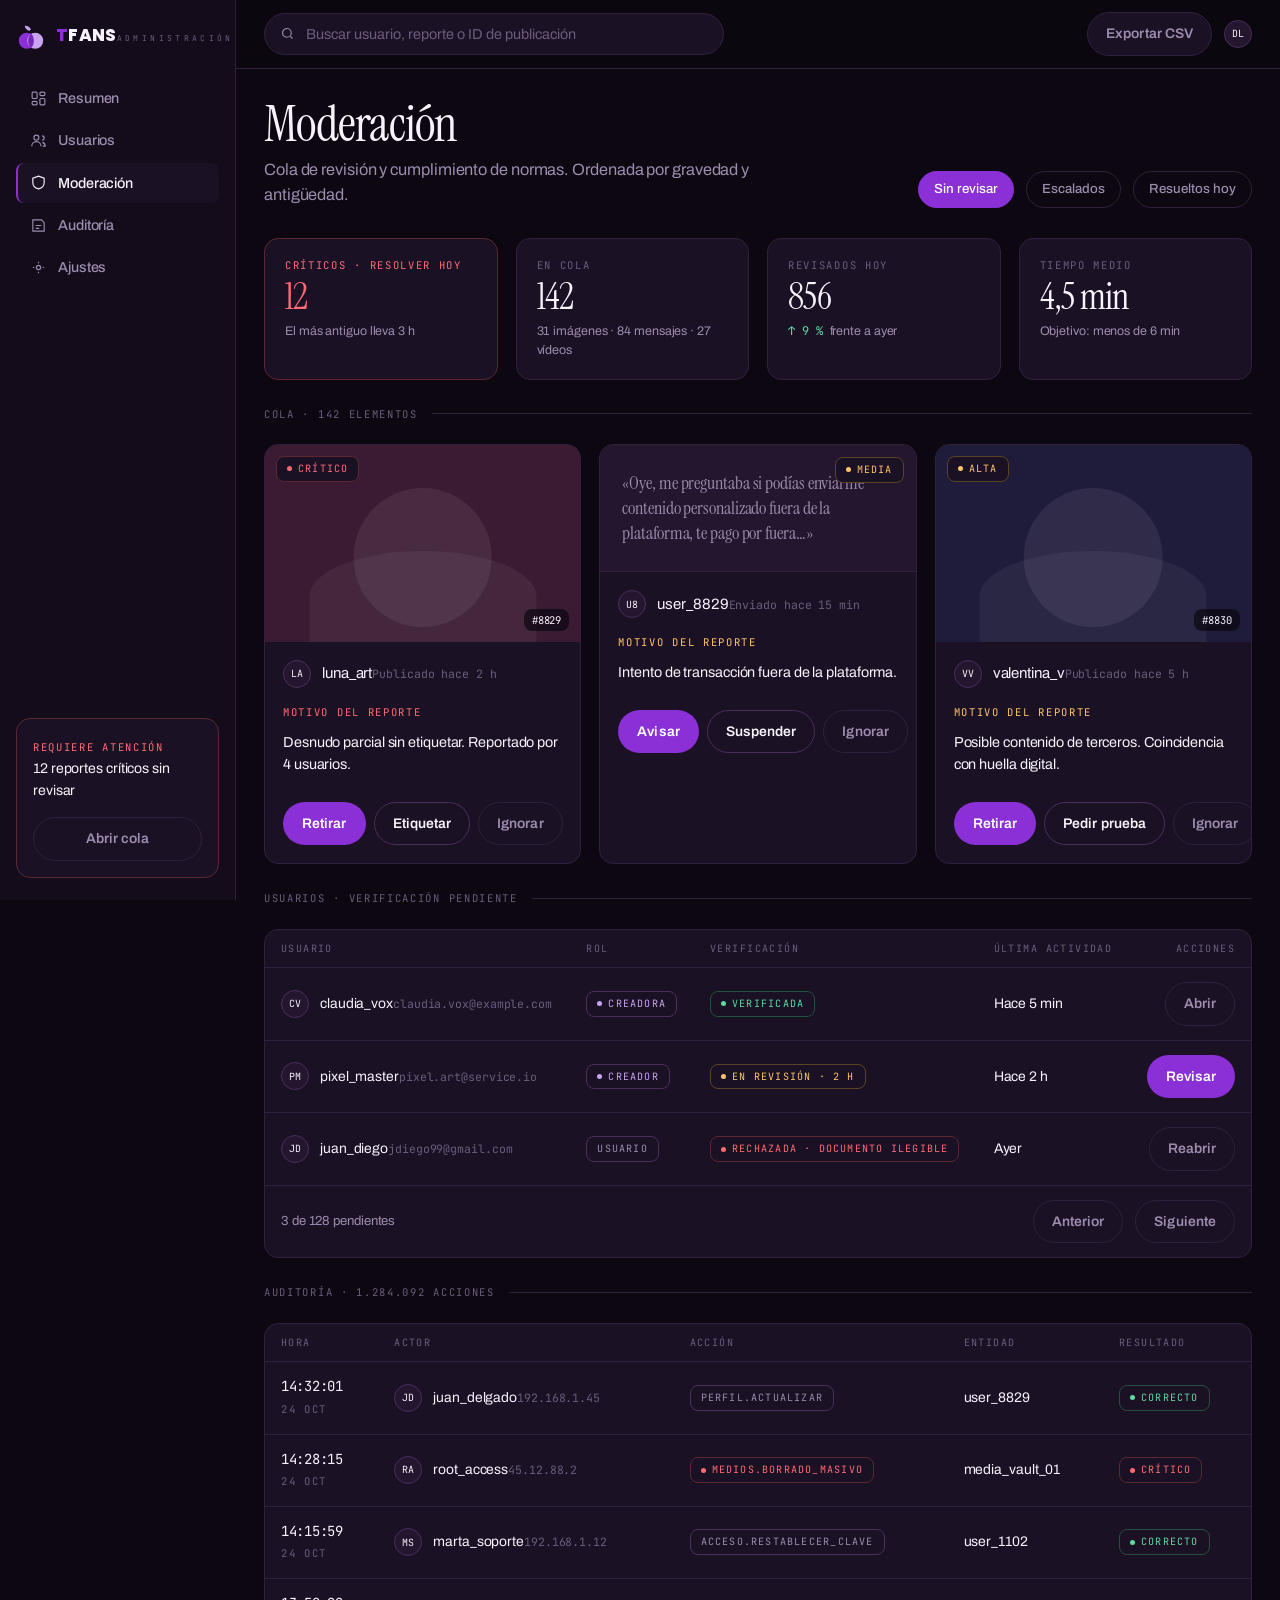
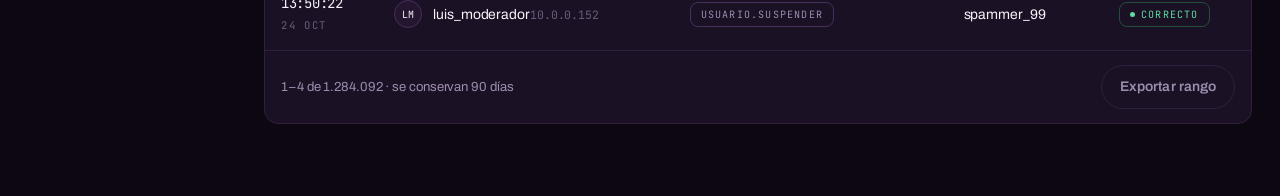
==== admin.html @ 9ad9c888 "Initial commit: TFans UI prototype Static HTML prototype with shared stylesheet in assets/tfans.css." ====
<!DOCTYPE html>
<html lang="es">
<head>
<meta charset="utf-8">
<meta name="viewport" content="width=device-width, initial-scale=1">
<title>TFANS · Administración</title>
<link rel="stylesheet" href="assets/tfans.css">
</head>
<body>
<div class="shell">

  <aside class="rail">
    <a class="brand" href="index.html">
      <span class="mark"><svg viewBox="0 0 32 32" aria-hidden="true">
        <path d="M16 8c-1.6-3-4.4-4.2-6.6-3.8.2 2.4 2.2 4.6 5 5.2" fill="#C9A3F0"/>
        <circle cx="11.5" cy="20" r="8.5" fill="#8B2FD6"/>
        <circle cx="20.5" cy="20" r="8.5" fill="#C9A3F0"/>
        <path d="M16 12.4c1.9 1.6 3 4.3 3 7.6s-1.1 6-3 7.6c-1.9-1.6-3-4.3-3-7.6s1.1-6 3-7.6z" fill="#7526B8"/>
      </svg></span>
      <span><span class="wordmark"><span>T</span>FANS</span><span class="tagline">Administración</span></span>
    </a>

    <nav class="rail-nav">
      <a href="admin.html"><svg viewBox="0 0 24 24"><rect x="3" y="3" width="7" height="9" rx="1.5"/><rect x="14" y="3" width="7" height="5" rx="1.5"/><rect x="14" y="12" width="7" height="9" rx="1.5"/><rect x="3" y="16" width="7" height="5" rx="1.5"/></svg>Resumen</a>
      <a href="admin.html#usuarios"><svg viewBox="0 0 24 24"><circle cx="9" cy="8" r="3.5"/><path d="M2.5 20a6.5 6.5 0 0 1 13 0M17 11.5a3 3 0 1 0 0-6M18 20h3.5a5.5 5.5 0 0 0-4-5.3"/></svg>Usuarios</a>
      <a href="admin.html#moderacion" aria-current="page"><svg viewBox="0 0 24 24"><path d="M12 3l8 3v6c0 4.5-3.2 7.9-8 9-4.8-1.1-8-4.5-8-9V6z"/></svg>Moderación</a>
      <a href="admin.html#auditoria"><svg viewBox="0 0 24 24"><path d="M4 4h12l4 4v12H4z"/><path d="M8 12h8M8 16h5"/></svg>Auditoría</a>
      <a href="ajustes.html"><svg viewBox="0 0 24 24"><circle cx="12" cy="12" r="3"/><path d="M4 12h2m12 0h2M12 4v2m0 12v2"/></svg>Ajustes</a>
    </nav>

    <div class="rail-foot">
      <div class="card" style="padding:16px;border-color:#5C2730">
        <span class="micro" style="color:var(--bad)">Requiere atención</span>
        <p class="mt-1" style="margin:0;font-size:0.88rem">12 reportes críticos sin revisar</p>
        <a class="btn btn-quiet btn-block mt-2" href="#moderacion">Abrir cola</a>
      </div>
    </div>
  </aside>

  <main class="main">
    <div class="topbar">
      <div class="search">
        <svg viewBox="0 0 24 24"><circle cx="11" cy="11" r="7"/><path d="M20 20l-3.5-3.5"/></svg>
        <input type="search" placeholder="Buscar usuario, reporte o ID de publicación">
      </div>
      <div class="row" style="margin-left:auto">
        <button class="btn btn-quiet">Exportar CSV</button>
        <div class="av av-sm">DL</div>
      </div>
    </div>

    <div class="wrap">
      <div class="page-head">
        <div>
          <h1 class="d-lg">Moderación</h1>
          <p class="lead mt-1">Cola de revisión y cumplimiento de normas. Ordenada por gravedad y antigüedad.</p>
        </div>
        <div class="row">
          <button class="chip" aria-pressed="true">Sin revisar</button>
          <button class="chip">Escalados</button>
          <button class="chip">Resueltos hoy</button>
        </div>
      </div>

      <div class="grid g-4 mb-3">
        <div class="metric" style="border-color:#5C2730">
          <span class="micro" style="color:var(--bad)">Críticos · resolver hoy</span>
          <span class="metric-val num" style="color:var(--bad)">12</span>
          <span class="metric-foot">El más antiguo lleva 3 h</span>
        </div>
        <div class="metric">
          <span class="micro">En cola</span>
          <span class="metric-val num">142</span>
          <span class="metric-foot">31 imágenes · 84 mensajes · 27 vídeos</span>
        </div>
        <div class="metric">
          <span class="micro">Revisados hoy</span>
          <span class="metric-val num">856</span>
          <span class="metric-foot"><span class="delta-up">↑ 9 %</span> frente a ayer</span>
        </div>
        <div class="metric">
          <span class="micro">Tiempo medio</span>
          <span class="metric-val num">4,5 min</span>
          <span class="metric-foot">Objetivo: menos de 6 min</span>
        </div>
      </div>

      <div class="rule" id="moderacion"><span class="micro">Cola · 142 elementos</span></div>

      <div class="grid g-3 mb-3">
        <article class="card card-flush">
          <div class="plate wide" style="border-radius:0">
            <div class="plate-fill b"></div>
            <span class="tag tag-bad plate-tag">Crítico</span>
            <span class="plate-meta">#8829</span>
          </div>
          <div style="padding:18px">
            <div class="cell-user"><div class="av av-sm">LA</div><span>luna_art<em>Publicado hace 2 h</em></span></div>
            <p class="micro mt-2" style="color:var(--bad)">Motivo del reporte</p>
            <p style="margin:6px 0 0;font-size:0.9rem">Desnudo parcial sin etiquetar. Reportado por 4 usuarios.</p>
            <div class="row mt-3" style="gap:8px">
              <button class="btn btn-primary" style="flex:1">Retirar</button>
              <button class="btn btn-ghost" style="flex:1">Etiquetar</button>
              <button class="btn btn-quiet">Ignorar</button>
            </div>
          </div>
        </article>

        <article class="card card-flush">
          <div style="background:var(--ink-600);padding:26px 22px;border-bottom:1px solid var(--line);position:relative">
            <span class="tag tag-warn" style="position:absolute;top:12px;right:12px">Media</span>
            <p style="margin:0;font-family:var(--display);font-size:1.15rem;line-height:1.35;color:var(--muted)">
              «Oye, me preguntaba si podías enviarme contenido personalizado fuera de la plataforma, te pago por fuera…»
            </p>
          </div>
          <div style="padding:18px">
            <div class="cell-user"><div class="av av-sm">U8</div><span>user_8829<em>Enviado hace 15 min</em></span></div>
            <p class="micro mt-2" style="color:var(--warn)">Motivo del reporte</p>
            <p style="margin:6px 0 0;font-size:0.9rem">Intento de transacción fuera de la plataforma.</p>
            <div class="row mt-3" style="gap:8px">
              <button class="btn btn-primary" style="flex:1">Avisar</button>
              <button class="btn btn-ghost" style="flex:1">Suspender</button>
              <button class="btn btn-quiet">Ignorar</button>
            </div>
          </div>
        </article>

        <article class="card card-flush">
          <div class="plate wide" style="border-radius:0">
            <div class="plate-fill c"></div>
            <span class="tag tag-warn plate-tag">Alta</span>
            <span class="plate-meta">#8830</span>
          </div>
          <div style="padding:18px">
            <div class="cell-user"><div class="av av-sm">VV</div><span>valentina_v<em>Publicado hace 5 h</em></span></div>
            <p class="micro mt-2" style="color:var(--warn)">Motivo del reporte</p>
            <p style="margin:6px 0 0;font-size:0.9rem">Posible contenido de terceros. Coincidencia con huella digital.</p>
            <div class="row mt-3" style="gap:8px">
              <button class="btn btn-primary" style="flex:1">Retirar</button>
              <button class="btn btn-ghost" style="flex:1">Pedir prueba</button>
              <button class="btn btn-quiet">Ignorar</button>
            </div>
          </div>
        </article>
      </div>

      <div class="rule" id="usuarios"><span class="micro">Usuarios · verificación pendiente</span></div>

      <section class="card card-flush mb-3">
        <table class="table">
          <thead><tr><th>Usuario</th><th>Rol</th><th>Verificación</th><th>Última actividad</th><th style="text-align:right">Acciones</th></tr></thead>
          <tbody>
            <tr>
              <td><div class="cell-user"><div class="av av-sm">CV</div><span>claudia_vox<em>claudia.vox@example.com</em></span></div></td>
              <td><span class="tag tag-vip">Creadora</span></td>
              <td><span class="tag tag-ok">Verificada</span></td>
              <td class="muted">Hace 5 min</td>
              <td style="text-align:right"><button class="btn btn-quiet">Abrir</button></td>
            </tr>
            <tr>
              <td><div class="cell-user"><div class="av av-sm">PM</div><span>pixel_master<em>pixel.art@service.io</em></span></div></td>
              <td><span class="tag tag-vip">Creador</span></td>
              <td><span class="tag tag-warn">En revisión · 2 h</span></td>
              <td class="muted">Hace 2 h</td>
              <td style="text-align:right"><button class="btn btn-primary">Revisar</button></td>
            </tr>
            <tr>
              <td><div class="cell-user"><div class="av av-sm">JD</div><span>juan_diego<em>jdiego99@gmail.com</em></span></div></td>
              <td><span class="tag plain">Usuario</span></td>
              <td><span class="tag tag-bad">Rechazada · documento ilegible</span></td>
              <td class="muted">Ayer</td>
              <td style="text-align:right"><button class="btn btn-quiet">Reabrir</button></td>
            </tr>
          </tbody>
        </table>
        <div class="table-foot">
          <span>3 de 128 pendientes</span>
          <div class="row"><button class="btn btn-quiet">Anterior</button><button class="btn btn-quiet">Siguiente</button></div>
        </div>
      </section>

      <div class="rule" id="auditoria"><span class="micro">Auditoría · 1.284.092 acciones</span></div>

      <section class="card card-flush">
        <table class="table">
          <thead><tr><th>Hora</th><th>Actor</th><th>Acción</th><th>Entidad</th><th>Resultado</th></tr></thead>
          <tbody>
            <tr>
              <td><span class="num">14:32:01</span><br><span class="micro">24 oct</span></td>
              <td><div class="cell-user"><div class="av av-sm">JD</div><span>juan_delgado<em>192.168.1.45</em></span></div></td>
              <td><code class="tag plain">perfil.actualizar</code></td>
              <td class="muted">user_8829</td>
              <td><span class="tag tag-ok">Correcto</span></td>
            </tr>
            <tr>
              <td><span class="num">14:28:15</span><br><span class="micro">24 oct</span></td>
              <td><div class="cell-user"><div class="av av-sm">RA</div><span>root_access<em>45.12.88.2</em></span></div></td>
              <td><code class="tag tag-bad">medios.borrado_masivo</code></td>
              <td class="muted">media_vault_01</td>
              <td><span class="tag tag-bad">Crítico</span></td>
            </tr>
            <tr>
              <td><span class="num">14:15:59</span><br><span class="micro">24 oct</span></td>
              <td><div class="cell-user"><div class="av av-sm">MS</div><span>marta_soporte<em>192.168.1.12</em></span></div></td>
              <td><code class="tag plain">acceso.restablecer_clave</code></td>
              <td class="muted">user_1102</td>
              <td><span class="tag tag-ok">Correcto</span></td>
            </tr>
            <tr>
              <td><span class="num">13:50:22</span><br><span class="micro">24 oct</span></td>
              <td><div class="cell-user"><div class="av av-sm">LM</div><span>luis_moderador<em>10.0.0.152</em></span></div></td>
              <td><code class="tag plain">usuario.suspender</code></td>
              <td class="muted">spammer_99</td>
              <td><span class="tag tag-ok">Correcto</span></td>
            </tr>
          </tbody>
        </table>
        <div class="table-foot">
          <span>1–4 de 1.284.092 · se conservan 90 días</span>
          <button class="btn btn-quiet">Exportar rango</button>
        </div>
      </section>
    </div>
  </main>
</div>
</body>
</html>
---- assets/tfans.css ----
/* ============================================================
   TFANS · Sistema de interfaz "Noir de alta gama"
   Sin gradientes. Solo colores planos de la paleta de marca.
   ============================================================ */

@import url('https://fonts.googleapis.com/css2?family=Instrument+Serif:ital@0;1&family=Archivo:wght@400;500;600;700&family=JetBrains+Mono:wght@400;500&family=Poppins:wght@800&display=swap');

:root{
  /* --- Tinta (base oscura, con matiz berenjena de la marca) --- */
  --ink-900:#0C0710;   /* fondo de página */
  --ink-800:#140C1B;   /* fondo de app */
  --ink-700:#1B1124;   /* superficie */
  --ink-600:#23162E;   /* superficie elevada */
  --line:#31203D;      /* filete */
  --line-2:#4A2E5C;    /* filete fuerte */

  /* --- Marca --- */
  --violet:#8B2FD6;
  --violet-deep:#6B1FAB;
  --lilac:#C9A3F0;
  --pink:#FF8FCF;
  --paper:#F3EAFB;     /* lavanda claro, uso puntual */

  /* --- Texto --- */
  --cream:#F7F2FB;
  --muted:#9C8CAE;
  --faint:#6B5C7C;

  /* --- Estado --- */
  --ok:#5FD9A0;
  --warn:#FFC46B;
  --bad:#FF6B75;

  /* --- Tipografía --- */
  --display:'Instrument Serif', 'Times New Roman', serif;
  --ui:'Archivo', 'Helvetica Neue', Arial, sans-serif;
  --mono:'JetBrains Mono', ui-monospace, monospace;
  --logo:'Poppins', var(--ui);

  /* --- Métrica --- */
  --r-sm:8px; --r:14px; --r-lg:20px; --r-pill:999px;
  --rail:236px;
  --max:1320px;
}

*,*::before,*::after{box-sizing:border-box}
html{-webkit-text-size-adjust:100%}
body{
  margin:0; background:var(--ink-900); color:var(--cream);
  font-family:var(--ui); font-size:15px; line-height:1.55;
  letter-spacing:-0.006em;
  -webkit-font-smoothing:antialiased;
}
img{max-width:100%; display:block}
a{color:inherit; text-decoration:none}
button{font:inherit; color:inherit; cursor:pointer}
:focus-visible{outline:2px solid var(--lilac); outline-offset:3px; border-radius:4px}

/* ---------- Tipografía ---------- */
.d-xl{font-family:var(--display); font-weight:400; font-size:clamp(3rem,7.4vw,5.6rem);
      line-height:0.94; letter-spacing:-0.02em; margin:0}
.d-lg{font-family:var(--display); font-weight:400; font-size:clamp(2.1rem,4vw,3.1rem);
      line-height:1.02; letter-spacing:-0.015em; margin:0}
.d-md{font-family:var(--display); font-weight:400; font-size:1.7rem; line-height:1.1; margin:0}
.it{font-style:italic; color:var(--lilac)}
.lead{font-size:1.02rem; color:var(--muted); max-width:56ch; margin:0}

.micro{font-family:var(--mono); font-size:0.66rem; text-transform:uppercase;
       letter-spacing:0.16em; color:var(--faint)}
.num{font-family:var(--mono); font-variant-numeric:tabular-nums; letter-spacing:-0.02em}

/* Filete con etiqueta: estructura que sí informa (sección + conteo) */
.rule{display:flex; align-items:center; gap:14px; margin:0 0 22px}
.rule::after{content:''; flex:1; height:1px; background:var(--line)}
.rule .micro{white-space:nowrap}

/* ---------- Marca ---------- */
.brand{display:flex; align-items:center; gap:10px}
.mark{width:30px; height:30px; flex:none; position:relative}
.mark svg{width:100%; height:100%; display:block}
.wordmark{font-family:var(--logo); font-weight:800; font-size:1.06rem; letter-spacing:0.02em;
          line-height:1; text-transform:uppercase}
.wordmark span{color:var(--violet)}
.tagline{font-family:var(--mono); font-size:0.5rem; letter-spacing:0.42em;
         color:var(--faint); text-transform:uppercase; margin-top:3px}

/* ---------- Estructura de app ---------- */
.shell{display:grid; grid-template-columns:var(--rail) 1fr; min-height:100vh}
.rail{
  background:var(--ink-800); border-right:1px solid var(--line);
  padding:22px 16px; position:sticky; top:0; height:100vh;
  display:flex; flex-direction:column; gap:26px; overflow:auto;
}
.rail-nav{display:flex; flex-direction:column; gap:2px}
.rail-nav a{
  display:flex; align-items:center; gap:11px; padding:9px 12px;
  border-radius:var(--r-sm); color:var(--muted); font-size:0.9rem; font-weight:500;
  border-left:2px solid transparent; transition:background .14s, color .14s;
}
.rail-nav a:hover{background:var(--ink-700); color:var(--cream)}
.rail-nav a[aria-current="page"]{background:var(--ink-700); color:var(--cream); border-left-color:var(--violet)}
.rail-nav svg{width:17px; height:17px; flex:none; stroke:currentColor; fill:none; stroke-width:1.6}
.rail-foot{margin-top:auto}

.main{min-width:0; background:var(--ink-900)}
.topbar{
  position:sticky; top:0; z-index:20; background:rgba(12,7,16,.86);
  backdrop-filter:blur(14px); border-bottom:1px solid var(--line);
  display:flex; align-items:center; gap:18px; padding:12px 28px;
}
.wrap{max-width:var(--max); margin:0 auto; padding:30px 28px 72px}
.page-head{display:flex; align-items:flex-end; justify-content:space-between; gap:24px; margin-bottom:30px; flex-wrap:wrap}

/* ---------- Buscador ---------- */
.search{
  flex:1; max-width:460px; display:flex; align-items:center; gap:9px;
  background:var(--ink-700); border:1px solid var(--line); border-radius:var(--r-pill);
  padding:8px 15px; color:var(--muted);
}
.search input{
  flex:1; background:none; border:0; color:var(--cream); font:inherit; font-size:0.9rem; outline:none;
}
.search input::placeholder{color:var(--faint)}
.search svg{width:15px; height:15px; stroke:currentColor; fill:none; stroke-width:1.8}

/* ---------- Botones ---------- */
.btn{
  display:inline-flex; align-items:center; justify-content:center; gap:8px;
  padding:10px 18px; border-radius:var(--r-pill); border:1px solid transparent;
  font-size:0.87rem; font-weight:600; letter-spacing:0.005em; white-space:nowrap;
  transition:background .14s, border-color .14s, color .14s;
}
.btn svg{width:15px; height:15px; stroke:currentColor; fill:none; stroke-width:1.8}
.btn-primary{background:var(--violet); color:#fff}
.btn-primary:hover{background:var(--violet-deep)}
.btn-ghost{background:transparent; border-color:var(--line-2); color:var(--cream)}
.btn-ghost:hover{border-color:var(--lilac); color:var(--lilac)}
.btn-quiet{background:var(--ink-700); border-color:var(--line); color:var(--muted)}
.btn-quiet:hover{color:var(--cream); border-color:var(--line-2)}
.btn-pink{background:var(--pink); color:#2A0A1D}
.btn-pink:hover{background:#FFA9DA}
.btn-lg{padding:13px 26px; font-size:0.95rem}
.btn-block{display:flex; width:100%}

/* ---------- Chips / filtros ---------- */
.chips{display:flex; gap:8px; flex-wrap:wrap}
.chip{
  padding:7px 15px; border-radius:var(--r-pill); background:transparent;
  border:1px solid var(--line); color:var(--muted); font-size:0.83rem; font-weight:500;
}
.chip:hover{border-color:var(--line-2); color:var(--cream)}
.chip[aria-pressed="true"]{background:var(--violet); border-color:var(--violet); color:#fff}

/* ---------- Etiquetas de estado ---------- */
.tag{
  display:inline-flex; align-items:center; gap:6px; padding:4px 10px; border-radius:var(--r-sm);
  font-family:var(--mono); font-size:0.63rem; text-transform:uppercase; letter-spacing:0.12em;
  border:1px solid var(--line-2); color:var(--muted); background:var(--ink-700);
}
.tag::before{content:''; width:5px; height:5px; border-radius:50%; background:currentColor}
.tag-live{color:var(--pink); border-color:#5C2745}
.tag-ok{color:var(--ok); border-color:#22503C}
.tag-warn{color:var(--warn); border-color:#5A4522}
.tag-bad{color:var(--bad); border-color:#5C2730}
.tag-vip{color:var(--lilac); border-color:var(--line-2)}
.tag.plain::before{display:none}

/* ---------- Tarjetas ---------- */
.card{background:var(--ink-700); border:1px solid var(--line); border-radius:var(--r); padding:22px}
.card-flush{padding:0; overflow:hidden}
.grid{display:grid; gap:18px}
.g-2{grid-template-columns:repeat(2,1fr)}
.g-3{grid-template-columns:repeat(3,1fr)}
.g-4{grid-template-columns:repeat(4,1fr)}

/* Métrica: número grande en display, etiqueta mono. Sin iconos decorativos. */
.metric{background:var(--ink-700); border:1px solid var(--line); border-radius:var(--r);
        padding:18px 20px; display:flex; flex-direction:column; gap:6px}
.metric .micro{color:var(--faint)}
.metric-val{font-family:var(--display); font-size:2.3rem; line-height:1; letter-spacing:-0.02em}
.metric-foot{display:flex; align-items:center; gap:7px; font-size:0.78rem; color:var(--muted)}
.delta-up{color:var(--ok); font-family:var(--mono); font-size:0.75rem}
.delta-down{color:var(--bad); font-family:var(--mono); font-size:0.75rem}
.metric.accent{border-color:var(--line-2)}
.metric.accent .metric-val{color:var(--lilac)}

/* ============================================================
   FIRMA VISUAL · "Velo de trama"
   El contenido bloqueado no se difumina: se cubre con una trama
   de puntos violeta. Es plano, es de marca y se lee al instante.
   ============================================================ */
.plate{
  position:relative; aspect-ratio:4/5; background:var(--ink-600);
  border-radius:var(--r); overflow:hidden; isolation:isolate;
}
.plate.wide{aspect-ratio:16/10}
.plate.square{aspect-ratio:1}
.plate-fill{position:absolute; inset:0}
.plate-fill.a{background:#2E1740}
.plate-fill.b{background:#3A1B33}
.plate-fill.c{background:#1F1B3A}
.plate-fill.d{background:#3C2118}
.plate-fill.e{background:#17282E}
.plate-fill.f{background:#301A24}
/* silueta abstracta: dos formas planas, cero gradiente */
.plate-fill::before{
  content:''; position:absolute; left:50%; top:22%; width:44%; aspect-ratio:1;
  transform:translateX(-50%); border-radius:50%; background:rgba(255,255,255,.07);
}
.plate-fill::after{
  content:''; position:absolute; left:50%; bottom:0; width:72%; height:46%;
  transform:translateX(-50%); border-radius:52% 52% 0 0; background:rgba(255,255,255,.05);
}
.veil{
  position:absolute; inset:0; display:grid; place-content:center; gap:12px; justify-items:center;
  background-color:rgba(12,7,16,.72);
  background-image:radial-gradient(var(--violet) 1.1px, transparent 1.15px);
  background-size:7px 7px;
}
.veil .lock{width:22px; height:22px; stroke:var(--lilac); fill:none; stroke-width:1.6}
.veil .price{
  font-family:var(--mono); font-size:0.78rem; letter-spacing:0.04em;
  background:var(--violet); color:#fff; padding:8px 16px; border-radius:var(--r-pill);
  border:0; font-weight:500;
}
.veil .price:hover{background:var(--violet-deep)}
.plate-tag{position:absolute; top:11px; left:11px; z-index:2}
.plate-meta{position:absolute; bottom:11px; right:11px; z-index:2;
  font-family:var(--mono); font-size:0.66rem; color:var(--cream);
  background:rgba(12,7,16,.7); padding:3px 8px; border-radius:var(--r-sm)}

/* ---------- Tarjeta de creadora ---------- */
.creator{background:var(--ink-700); border:1px solid var(--line); border-radius:var(--r);
         overflow:hidden; transition:border-color .16s, transform .16s}
.creator:hover{border-color:var(--line-2); transform:translateY(-3px)}
.creator .plate{border-radius:0}
.creator-body{padding:15px 16px 17px}
.creator-name{font-family:var(--display); font-size:1.42rem; line-height:1.05; margin:0}
.creator-handle{font-family:var(--mono); font-size:0.72rem; color:var(--faint); margin:3px 0 0}
.creator-foot{display:flex; align-items:center; justify-content:space-between; gap:10px;
              margin-top:14px; padding-top:13px; border-top:1px solid var(--line)}
.price-tag{font-family:var(--mono); font-size:0.86rem; color:var(--lilac)}
.price-tag small{color:var(--faint); font-size:0.7rem}

/* ---------- Avatares ---------- */
.av{width:38px; height:38px; border-radius:50%; flex:none; display:grid; place-content:center;
    font-family:var(--mono); font-size:0.72rem; color:var(--cream); background:var(--ink-600);
    border:1px solid var(--line-2)}
.av-lg{width:96px; height:96px; font-size:1.4rem}
.av-sm{width:28px; height:28px; font-size:0.62rem}
.av.ring{border-color:var(--pink)}

/* ---------- Tablas ---------- */
.table{width:100%; border-collapse:collapse; font-size:0.87rem}
.table th{
  text-align:left; padding:11px 16px; font-family:var(--mono); font-size:0.63rem;
  text-transform:uppercase; letter-spacing:0.14em; color:var(--faint);
  border-bottom:1px solid var(--line); font-weight:400;
}
.table td{padding:14px 16px; border-bottom:1px solid var(--line); color:var(--cream); vertical-align:middle}
.table tbody tr:hover{background:var(--ink-600)}
.table tbody tr:last-child td{border-bottom:0}
.cell-user{display:flex; align-items:center; gap:11px}
.cell-user span{display:block}
.cell-user em{font-style:normal; font-family:var(--mono); font-size:0.72rem; color:var(--faint)}
.table-foot{display:flex; align-items:center; justify-content:space-between; gap:16px;
            padding:14px 16px; border-top:1px solid var(--line); color:var(--muted); font-size:0.82rem}

/* ---------- Gráfica de barras (CSS puro, colores planos) ---------- */
.chart{display:flex; align-items:flex-end; gap:8px; height:190px; padding-top:10px}
.chart .bar{flex:1; background:var(--ink-600); border-radius:4px 4px 0 0; position:relative}
.chart .bar i{position:absolute; inset:auto 0 0 0; background:var(--violet); border-radius:4px 4px 0 0; display:block}
.chart .bar:hover i{background:var(--lilac)}
.chart-x{display:flex; gap:8px; margin-top:9px}
.chart-x span{flex:1; text-align:center; font-family:var(--mono); font-size:0.6rem; color:var(--faint)}

/* ---------- Lista de actividad ---------- */
.feed-item{display:flex; gap:12px; padding:13px 0; border-bottom:1px solid var(--line)}
.feed-item:last-child{border-bottom:0}
.feed-item p{margin:0; font-size:0.87rem}
.feed-item .micro{margin-top:3px; display:block}
.dot{width:7px; height:7px; border-radius:50%; margin-top:7px; flex:none; background:var(--violet)}
.dot.pink{background:var(--pink)} .dot.ok{background:var(--ok)} .dot.bad{background:var(--bad)}

/* ---------- Formularios ---------- */
.field{display:block; margin-bottom:18px}
.field > .micro{display:block; margin-bottom:7px; color:var(--muted)}
.input{
  width:100%; background:var(--ink-800); border:1px solid var(--line); border-radius:var(--r-sm);
  padding:12px 14px; color:var(--cream); font:inherit; font-size:0.92rem; outline:none;
  transition:border-color .14s;
}
.input:focus{border-color:var(--violet)}
.input::placeholder{color:var(--faint)}
textarea.input{min-height:110px; resize:vertical}
.hint{font-size:0.78rem; color:var(--faint); margin:6px 0 0}

/* ---------- Mensajes ---------- */
.chat{display:grid; grid-template-columns:320px 1fr; height:calc(100vh - 57px)}
.chat-list{border-right:1px solid var(--line); overflow:auto; background:var(--ink-800)}
.chat-row{display:flex; gap:12px; padding:14px 18px; border-bottom:1px solid var(--line); cursor:pointer}
.chat-row:hover{background:var(--ink-700)}
.chat-row[aria-current="true"]{background:var(--ink-700); box-shadow:inset 2px 0 0 var(--violet)}
.chat-row strong{font-weight:600; font-size:0.9rem}
.chat-row p{margin:2px 0 0; font-size:0.82rem; color:var(--muted); overflow:hidden;
            text-overflow:ellipsis; white-space:nowrap; max-width:200px}
.chat-panel{display:flex; flex-direction:column; min-width:0}
.chat-head{display:flex; align-items:center; gap:12px; padding:14px 24px; border-bottom:1px solid var(--line)}
.chat-body{flex:1; overflow:auto; padding:26px 24px; display:flex; flex-direction:column; gap:14px}
.bubble{max-width:min(58%,520px); padding:12px 16px; border-radius:var(--r); font-size:0.92rem}
.bubble time{display:block; font-family:var(--mono); font-size:0.6rem; color:var(--faint); margin-top:6px}
.from-them{background:var(--ink-700); border:1px solid var(--line); align-self:flex-start;
           border-bottom-left-radius:4px}
.from-me{background:var(--violet); color:#fff; align-self:flex-end; border-bottom-right-radius:4px}
.from-me time{color:rgba(255,255,255,.6)}
.chat-compose{display:flex; gap:10px; padding:16px 24px; border-top:1px solid var(--line)}
.day-sep{align-self:center; font-family:var(--mono); font-size:0.62rem; letter-spacing:0.14em;
         text-transform:uppercase; color:var(--faint)}

/* ---------- Landing ---------- */
.nav{position:sticky; top:0; z-index:30; background:rgba(12,7,16,.88); backdrop-filter:blur(14px);
     border-bottom:1px solid var(--line)}
.nav-in{max-width:var(--max); margin:0 auto; padding:14px 28px; display:flex; align-items:center; gap:34px}
.nav-links{display:flex; gap:26px; margin-left:14px}
.nav-links a{font-size:0.9rem; color:var(--muted); font-weight:500}
.nav-links a:hover{color:var(--cream)}
.nav-actions{margin-left:auto; display:flex; align-items:center; gap:10px}

.hero{max-width:var(--max); margin:0 auto; padding:76px 28px 64px;
      display:grid; grid-template-columns:1.05fr .95fr; gap:56px; align-items:center}
.hero-copy .micro{display:block; margin-bottom:22px}
.hero-copy .lead{margin:24px 0 32px}
.hero-cta{display:flex; gap:12px; flex-wrap:wrap}
.hero-proof{display:flex; gap:32px; margin-top:44px; padding-top:26px; border-top:1px solid var(--line)}
.hero-proof div strong{display:block; font-family:var(--display); font-size:1.9rem; line-height:1}
.hero-stack{display:grid; grid-template-columns:1fr 1fr; gap:14px}
.hero-stack .plate:nth-child(1){grid-row:span 2; aspect-ratio:3/5}
.section{max-width:var(--max); margin:0 auto; padding:64px 28px}
.section-alt{background:var(--ink-800); border-block:1px solid var(--line); max-width:none; padding:0}
.section-alt > div{max-width:var(--max); margin:0 auto; padding:64px 28px}

.step{padding:24px 0; border-top:1px solid var(--line)}
.step .micro{color:var(--violet)}
.step h3{font-family:var(--display); font-size:1.5rem; margin:9px 0 7px; font-weight:400}
.step p{margin:0; color:var(--muted); font-size:0.92rem}

.footer{border-top:1px solid var(--line); background:var(--ink-800)}
.footer-in{max-width:var(--max); margin:0 auto; padding:44px 28px;
           display:flex; gap:40px; flex-wrap:wrap; justify-content:space-between}
.footer a{color:var(--muted); font-size:0.87rem; display:block; padding:4px 0}
.footer a:hover{color:var(--cream)}
.footer h4{font-family:var(--mono); font-size:0.63rem; text-transform:uppercase;
           letter-spacing:0.14em; color:var(--faint); font-weight:400; margin:0 0 10px}

/* ---------- Panel lateral de suscripción ---------- */
.sub-card{background:var(--ink-700); border:1px solid var(--line-2); border-radius:var(--r-lg); padding:24px}
.sub-price{font-family:var(--display); font-size:3.2rem; line-height:1; letter-spacing:-0.02em}
.sub-price small{font-family:var(--ui); font-size:0.9rem; color:var(--muted); letter-spacing:0}
.sub-list{list-style:none; margin:20px 0; padding:0; display:flex; flex-direction:column; gap:11px}
.sub-list li{display:flex; gap:10px; align-items:flex-start; font-size:0.89rem; color:var(--muted)}
.sub-list svg{width:15px; height:15px; flex:none; margin-top:3px; stroke:var(--lilac); fill:none; stroke-width:2}

/* ---------- Portada de perfil ---------- */
.cover{position:relative; height:230px; border-radius:var(--r-lg); overflow:hidden; background:#2E1740}
.cover .veil{background-color:rgba(12,7,16,.35); background-image:radial-gradient(rgba(201,163,240,.35) 1px, transparent 1.05px)}
.profile-head{display:flex; gap:20px; align-items:flex-end; margin-top:-46px; padding:0 8px; position:relative; z-index:2}
.profile-head .av-lg{border:3px solid var(--ink-900); background:#3A1B33}

/* ---------- Utilidades ---------- */
.row{display:flex; align-items:center; gap:12px}
.row-between{display:flex; align-items:center; justify-content:space-between; gap:16px}
.stack{display:flex; flex-direction:column; gap:8px}
.mt-0{margin-top:0}.mt-1{margin-top:8px}.mt-2{margin-top:16px}.mt-3{margin-top:26px}.mt-4{margin-top:40px}
.mb-2{margin-bottom:16px}.mb-3{margin-bottom:26px}
.muted{color:var(--muted)}.faint{color:var(--faint)}.lilac{color:var(--lilac)}.pink{color:var(--pink)}
.center{text-align:center}
.sidebar-layout{display:grid; grid-template-columns:1fr 340px; gap:26px; align-items:start}

/* ---------- Responsive ---------- */
@media (max-width:1080px){
  .hero{grid-template-columns:1fr; gap:40px; padding-top:52px}
  .sidebar-layout{grid-template-columns:1fr}
  .g-4{grid-template-columns:repeat(2,1fr)}
  .chat{grid-template-columns:1fr}
  .chat-list{display:none}
}
@media (max-width:820px){
  .shell{grid-template-columns:1fr}
  .rail{position:static; height:auto; flex-direction:row; align-items:center; overflow-x:auto;
        border-right:0; border-bottom:1px solid var(--line); padding:12px 16px}
  .rail-nav{flex-direction:row; gap:4px}
  .rail-foot,.rail .brand .tagline{display:none}
  .g-3,.g-2{grid-template-columns:1fr}
  .nav-links{display:none}
  .wrap{padding:22px 18px 56px}
  .bubble{max-width:80%}
}
@media (prefers-reduced-motion:reduce){
  *{transition:none !important; animation:none !important}
  .creator:hover{transform:none}
}
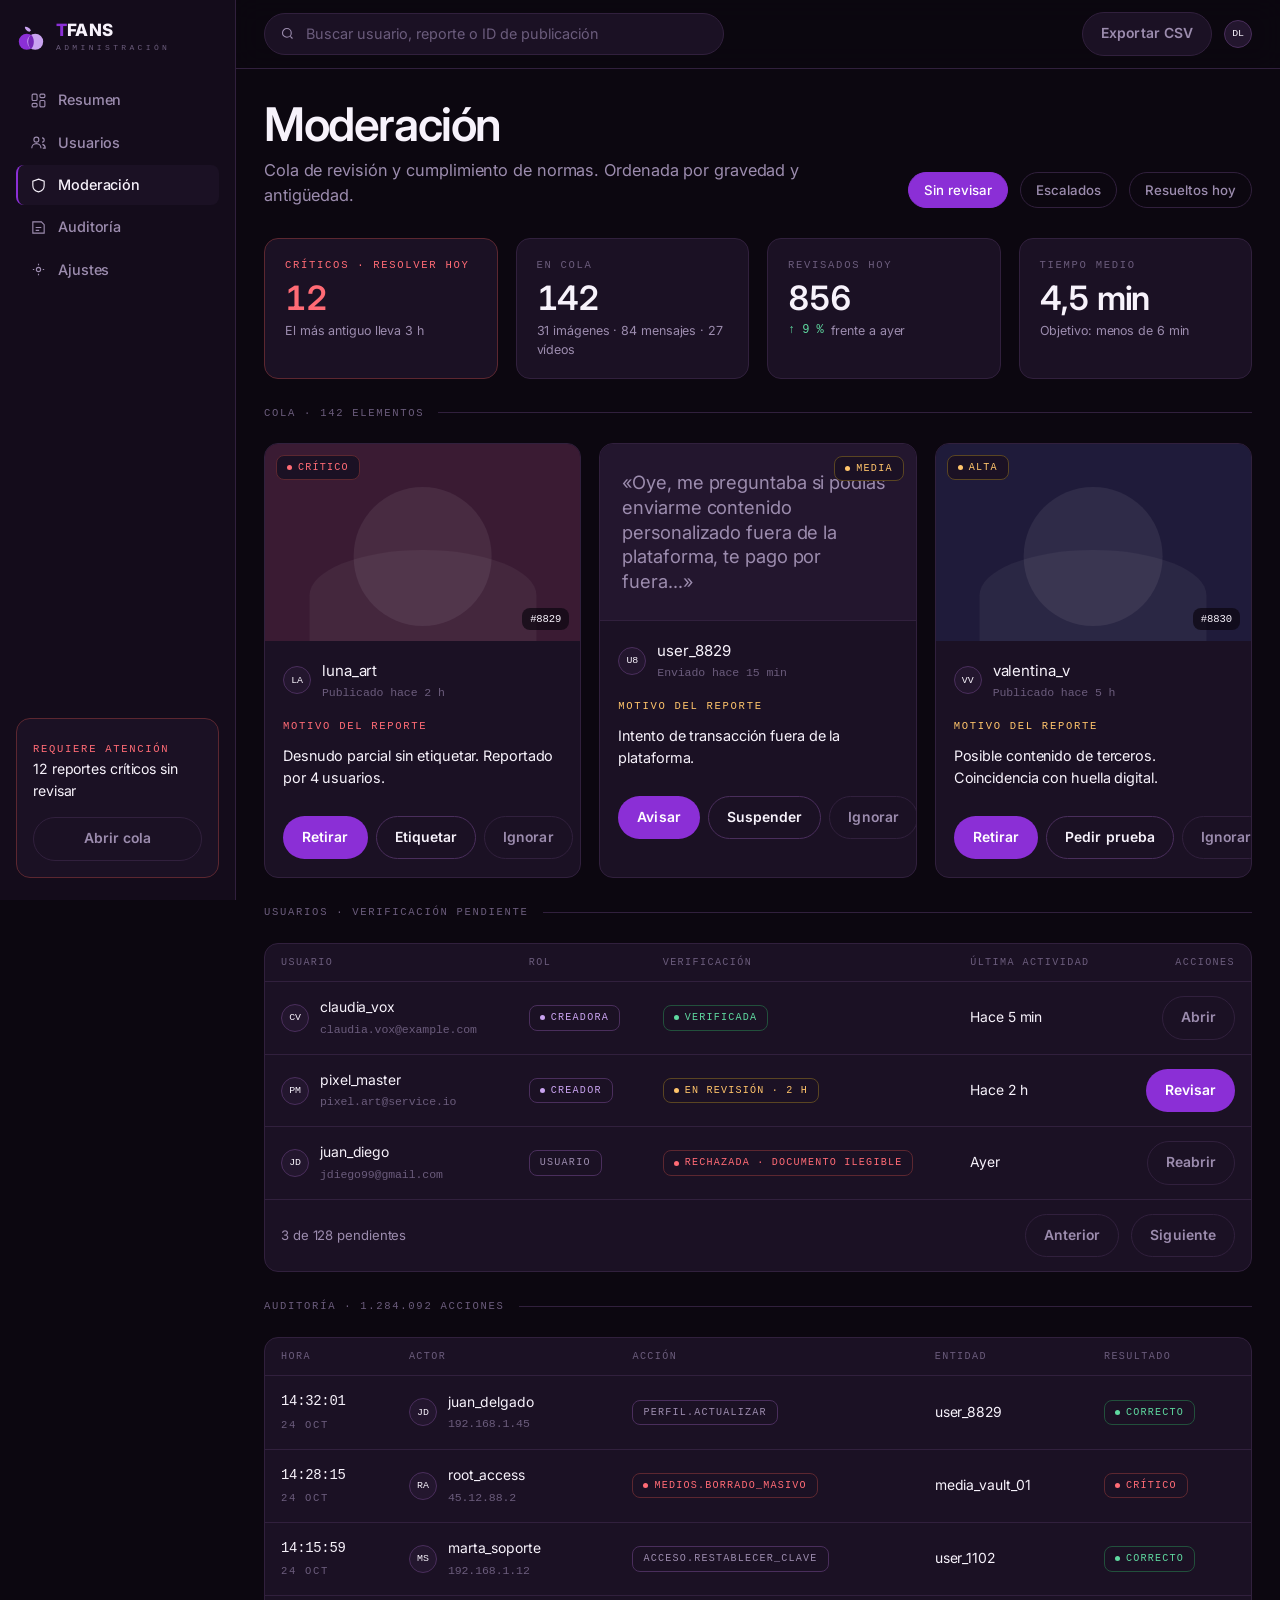
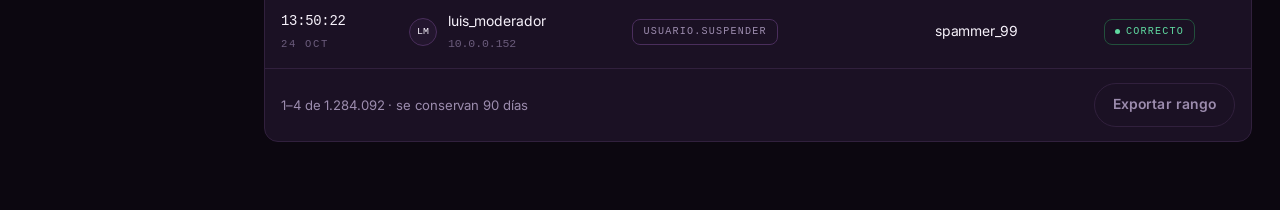
==== commit b1ded0fa: "Cambia la tipografía a Inter, la misma que usa el front Feedback de revisión: la letra debía ser la " ====
--- a/admin.html
+++ b/admin.html
@@ -4,6 +4,8 @@
 <meta charset="utf-8">
 <meta name="viewport" content="width=device-width, initial-scale=1">
 <title>TFANS · Administración</title>
+<link rel="preconnect" href="https://fonts.googleapis.com">
+<link rel="preconnect" href="https://fonts.gstatic.com" crossorigin>
 <link rel="stylesheet" href="assets/tfans.css">
 </head>
 <body>
--- a/assets/tfans.css
+++ b/assets/tfans.css
@@ -3,7 +3,7 @@
    Sin gradientes. Solo colores planos de la paleta de marca.
    ============================================================ */
 
-@import url('https://fonts.googleapis.com/css2?family=Instrument+Serif:ital@0;1&family=Archivo:wght@400;500;600;700&family=JetBrains+Mono:wght@400;500&family=Poppins:wght@800&display=swap');
+@import url('https://fonts.googleapis.com/css2?family=Inter:ital,wght@0,400;0,500;0,600;0,700;0,800;1,400;1,500;1,600&display=swap');
 
 :root{
   /* --- Tinta (base oscura, con matiz berenjena de la marca) --- */
@@ -32,10 +32,11 @@
   --bad:#FF6B75;
 
   /* --- Tipografía --- */
-  --display:'Instrument Serif', 'Times New Roman', serif;
-  --ui:'Archivo', 'Helvetica Neue', Arial, sans-serif;
-  --mono:'JetBrains Mono', ui-monospace, monospace;
-  --logo:'Poppins', var(--ui);
+  --sans:'Inter', system-ui, -apple-system, 'Segoe UI', Roboto, Helvetica, Arial, sans-serif;
+  --display:var(--sans);
+  --ui:var(--sans);
+  --mono:ui-monospace, SFMono-Regular, Menlo, Consolas, monospace;
+  --logo:var(--sans);
 
   /* --- Métrica --- */
   --r-sm:8px; --r:14px; --r-lg:20px; --r-pill:999px;
@@ -57,11 +58,12 @@
 :focus-visible{outline:2px solid var(--lilac); outline-offset:3px; border-radius:4px}
 
 /* ---------- Tipografía ---------- */
-.d-xl{font-family:var(--display); font-weight:400; font-size:clamp(3rem,7.4vw,5.6rem);
-      line-height:0.94; letter-spacing:-0.02em; margin:0}
-.d-lg{font-family:var(--display); font-weight:400; font-size:clamp(2.1rem,4vw,3.1rem);
-      line-height:1.02; letter-spacing:-0.015em; margin:0}
-.d-md{font-family:var(--display); font-weight:400; font-size:1.7rem; line-height:1.1; margin:0}
+.d-xl{font-family:var(--display); font-weight:600; font-size:clamp(2.8rem,6.8vw,5rem);
+      line-height:1.02; letter-spacing:-0.038em; margin:0}
+.d-lg{font-family:var(--display); font-weight:600; font-size:clamp(2rem,3.8vw,2.9rem);
+      line-height:1.1; letter-spacing:-0.03em; margin:0}
+.d-md{font-family:var(--display); font-weight:600; font-size:1.6rem; line-height:1.2;
+      letter-spacing:-0.024em; margin:0}
 .it{font-style:italic; color:var(--lilac)}
 .lead{font-size:1.02rem; color:var(--muted); max-width:56ch; margin:0}
 
@@ -78,10 +80,10 @@
 .brand{display:flex; align-items:center; gap:10px}
 .mark{width:30px; height:30px; flex:none; position:relative}
 .mark svg{width:100%; height:100%; display:block}
-.wordmark{font-family:var(--logo); font-weight:800; font-size:1.06rem; letter-spacing:0.02em;
-          line-height:1; text-transform:uppercase}
+.wordmark{display:block; font-family:var(--logo); font-weight:800; font-size:1.06rem;
+          letter-spacing:0.01em; line-height:1; text-transform:uppercase}
 .wordmark span{color:var(--violet)}
-.tagline{font-family:var(--mono); font-size:0.5rem; letter-spacing:0.42em;
+.tagline{display:block; font-family:var(--mono); font-size:0.5rem; letter-spacing:0.42em;
          color:var(--faint); text-transform:uppercase; margin-top:3px}
 
 /* ---------- Estructura de app ---------- */
@@ -177,7 +179,8 @@
 .metric{background:var(--ink-700); border:1px solid var(--line); border-radius:var(--r);
         padding:18px 20px; display:flex; flex-direction:column; gap:6px}
 .metric .micro{color:var(--faint)}
-.metric-val{font-family:var(--display); font-size:2.3rem; line-height:1; letter-spacing:-0.02em}
+.metric-val{font-family:var(--display); font-weight:600; font-size:2.1rem; line-height:1.05;
+            letter-spacing:-0.035em}
 .metric-foot{display:flex; align-items:center; gap:7px; font-size:0.78rem; color:var(--muted)}
 .delta-up{color:var(--ok); font-family:var(--mono); font-size:0.75rem}
 .delta-down{color:var(--bad); font-family:var(--mono); font-size:0.75rem}
@@ -235,7 +238,8 @@
 .creator:hover{border-color:var(--line-2); transform:translateY(-3px)}
 .creator .plate{border-radius:0}
 .creator-body{padding:15px 16px 17px}
-.creator-name{font-family:var(--display); font-size:1.42rem; line-height:1.05; margin:0}
+.creator-name{font-family:var(--display); font-weight:600; font-size:1.3rem; line-height:1.15;
+              letter-spacing:-0.024em; margin:0}
 .creator-handle{font-family:var(--mono); font-size:0.72rem; color:var(--faint); margin:3px 0 0}
 .creator-foot{display:flex; align-items:center; justify-content:space-between; gap:10px;
               margin-top:14px; padding-top:13px; border-top:1px solid var(--line)}
@@ -262,7 +266,8 @@
 .table tbody tr:last-child td{border-bottom:0}
 .cell-user{display:flex; align-items:center; gap:11px}
 .cell-user span{display:block}
-.cell-user em{font-style:normal; font-family:var(--mono); font-size:0.72rem; color:var(--faint)}
+.cell-user em{display:block; margin-top:2px; font-style:normal; font-family:var(--mono);
+              font-size:0.72rem; color:var(--faint)}
 .table-foot{display:flex; align-items:center; justify-content:space-between; gap:16px;
             padding:14px 16px; border-top:1px solid var(--line); color:var(--muted); font-size:0.82rem}
 
@@ -332,7 +337,8 @@
 .hero-copy .lead{margin:24px 0 32px}
 .hero-cta{display:flex; gap:12px; flex-wrap:wrap}
 .hero-proof{display:flex; gap:32px; margin-top:44px; padding-top:26px; border-top:1px solid var(--line)}
-.hero-proof div strong{display:block; font-family:var(--display); font-size:1.9rem; line-height:1}
+.hero-proof div strong{display:block; font-family:var(--display); font-weight:600; font-size:1.75rem;
+                       line-height:1.1; letter-spacing:-0.03em}
 .hero-stack{display:grid; grid-template-columns:1fr 1fr; gap:14px}
 .hero-stack .plate:nth-child(1){grid-row:span 2; aspect-ratio:3/5}
 .section{max-width:var(--max); margin:0 auto; padding:64px 28px}
@@ -341,7 +347,8 @@
 
 .step{padding:24px 0; border-top:1px solid var(--line)}
 .step .micro{color:var(--violet)}
-.step h3{font-family:var(--display); font-size:1.5rem; margin:9px 0 7px; font-weight:400}
+.step h3{font-family:var(--display); font-size:1.4rem; margin:9px 0 7px; font-weight:600;
+         letter-spacing:-0.024em}
 .step p{margin:0; color:var(--muted); font-size:0.92rem}
 
 .footer{border-top:1px solid var(--line); background:var(--ink-800)}
@@ -354,8 +361,9 @@
 
 /* ---------- Panel lateral de suscripción ---------- */
 .sub-card{background:var(--ink-700); border:1px solid var(--line-2); border-radius:var(--r-lg); padding:24px}
-.sub-price{font-family:var(--display); font-size:3.2rem; line-height:1; letter-spacing:-0.02em}
-.sub-price small{font-family:var(--ui); font-size:0.9rem; color:var(--muted); letter-spacing:0}
+.sub-price{font-family:var(--display); font-weight:600; font-size:2.9rem; line-height:1.05;
+           letter-spacing:-0.04em}
+.sub-price small{font-weight:500; font-size:0.9rem; color:var(--muted); letter-spacing:0}
 .sub-list{list-style:none; margin:20px 0; padding:0; display:flex; flex-direction:column; gap:11px}
 .sub-list li{display:flex; gap:10px; align-items:flex-start; font-size:0.89rem; color:var(--muted)}
 .sub-list svg{width:15px; height:15px; flex:none; margin-top:3px; stroke:var(--lilac); fill:none; stroke-width:2}
